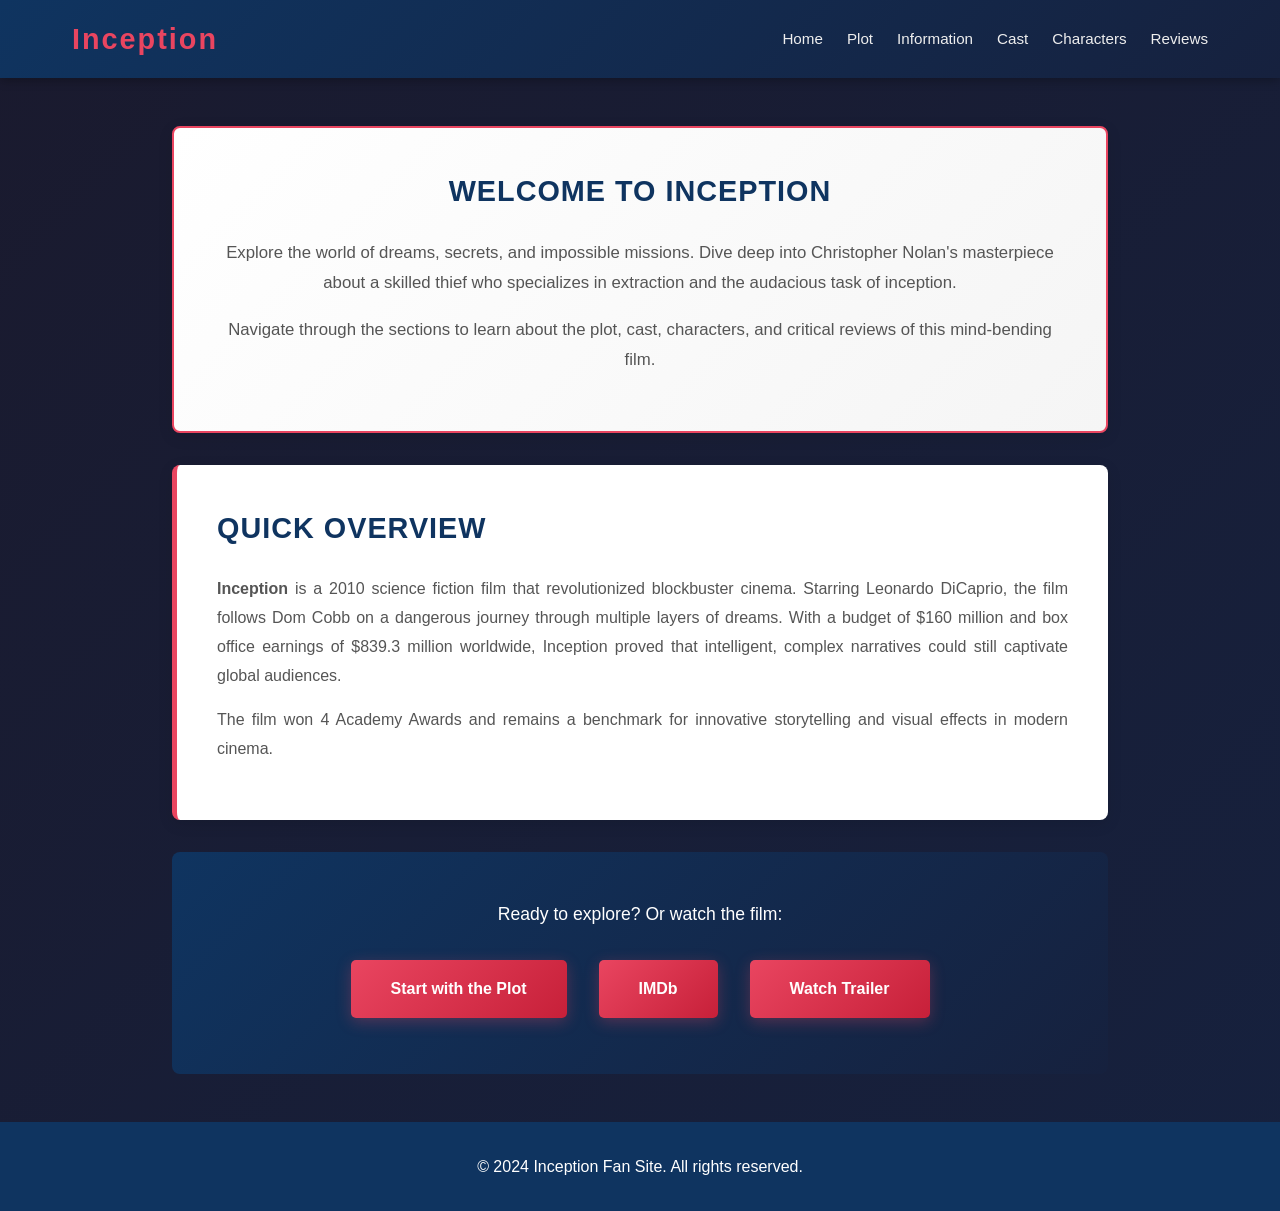
==== Exercises/Chapter 2/multi-page-website/index.html @ db931faa "Add files via upload" ====
<!DOCTYPE html>
<html lang="en">
<head>
    <meta charset="UTF-8">
    <meta name="viewport" content="width=device-width, initial-scale=1.0">
    <title>Inception - Official Fan Site</title>
    <link rel="stylesheet" href="style.css">
</head>
<body>
    <!-- Navigation Bar -->
    <nav class="navbar">
        <div class="nav-container">
            <h1 class="nav-title">Inception</h1>
            <ul class="nav-menu">
                <li><a href="index.html">Home</a></li>
                <li><a href="pages/plot.html">Plot</a></li>
                <li><a href="pages/info.html">Information</a></li>
                <li><a href="pages/cast.html">Cast</a></li>
                <li><a href="pages/characters.html">Characters</a></li>
                <li><a href="pages/reviews.html">Reviews</a></li>
            </ul>
        </div>
    </nav>

    <!-- Main Content -->
    <main class="container">
        <section class="section-box hero">
            <h2>Welcome to Inception</h2>
            <p>Explore the world of dreams, secrets, and impossible missions. Dive deep into Christopher Nolan's masterpiece about a skilled thief who specializes in extraction and the audacious task of inception.</p>
            <p>Navigate through the sections to learn about the plot, cast, characters, and critical reviews of this mind-bending film.</p>
        </section>

        <section class="section-box">
            <h2>Quick Overview</h2>
            <p><strong>Inception</strong> is a 2010 science fiction film that revolutionized blockbuster cinema. Starring Leonardo DiCaprio, the film follows Dom Cobb on a dangerous journey through multiple layers of dreams. With a budget of $160 million and box office earnings of $839.3 million worldwide, Inception proved that intelligent, complex narratives could still captivate global audiences.</p>
            <p>The film won 4 Academy Awards and remains a benchmark for innovative storytelling and visual effects in modern cinema.</p>
        </section>

        <section class="cta-section">
            <p>Ready to explore? Or watch the film:</p>
            <div class="button-group">
                <a href="pages/plot.html" class="btn-primary">Start with the Plot</a>
                <a href="https://www.imdb.com/title/tt1375666/" target="_blank" class="btn-primary">IMDb</a>
                <a href="https://www.youtube.com/watch?v=YoHD_XwrzKc" target="_blank" class="btn-primary">Watch Trailer</a>
            </div>
        </section>
    </main>

    <!-- Footer -->
    <footer>
        <p>&copy; 2024 Inception Fan Site. All rights reserved.</p>
    </footer>
</body>
</html>
---- Exercises/Chapter 2/multi-page-website/style.css ----
* {
    margin: 0;
    padding: 0;
    box-sizing: border-box;
}

body {
    font-family: 'Segoe UI', Tahoma, Geneva, Verdana, sans-serif;
    line-height: 1.6;
    color: #333;
    background: linear-gradient(135deg, #1a1a2e 0%, #16213e 100%);
}

/* Navigation Bar */
.navbar {
    background: linear-gradient(135deg, #0f3460 0%, #16213e 100%);
    padding: 1rem 0;
    position: sticky;
    top: 0;
    box-shadow: 0 2px 10px rgba(0, 0, 0, 0.3);
    z-index: 100;
}

.nav-container {
    max-width: 1200px;
    margin: 0 auto;
    padding: 0 2rem;
    display: flex;
    justify-content: space-between;
    align-items: center;
    flex-wrap: wrap;
}

.nav-title {
    color: #e94560;
    font-size: 1.8rem;
    font-weight: bold;
    letter-spacing: 2px;
}

.nav-menu {
    display: flex;
    list-style: none;
    gap: 1.5rem;
    flex-wrap: wrap;
}

.nav-menu a {
    color: #eee;
    text-decoration: none;
    font-weight: 500;
    transition: color 0.3s ease;
    border-bottom: 2px solid transparent;
    padding-bottom: 0.3rem;
    font-size: 0.95rem;
}

.nav-menu a:hover {
    color: #e94560;
    border-bottom: 2px solid #e94560;
}

/* Main Container */
.container {
    max-width: 1000px;
    margin: 3rem auto;
    padding: 0 2rem;
}

/* Sections */
.section-box {
    background: white;
    padding: 2.5rem;
    margin-bottom: 2rem;
    border-radius: 8px;
    box-shadow: 0 4px 15px rgba(0, 0, 0, 0.1);
    border-left: 5px solid #e94560;
}

.section-box.hero {
    background: linear-gradient(135deg, white 0%, #f5f5f5 100%);
    text-align: center;
    border: 2px solid #e94560;
}

.section-box h2 {
    color: #0f3460;
    margin-bottom: 1.5rem;
    font-size: 1.8rem;
    text-transform: uppercase;
    letter-spacing: 1px;
}

.section-box p {
    color: #555;
    margin-bottom: 1rem;
    text-align: justify;
    line-height: 1.8;
}

.hero p {
    text-align: center;
    font-size: 1.05rem;
}

/* Info Grid */
.info-grid {
    display: grid;
    grid-template-columns: 1fr 1fr;
    gap: 1.5rem;
}

.info-item {
    background: #f5f5f5;
    padding: 1rem;
    border-radius: 5px;
    border-left: 4px solid #e94560;
}

.info-item strong {
    color: #0f3460;
    display: block;
    margin-bottom: 0.3rem;
}

/* Cast Grid */
.cast-grid {
    display: grid;
    grid-template-columns: 1fr 1fr 1fr;
    gap: 1.5rem;
}

.cast-member {
    background: linear-gradient(135deg, #0f3460 0%, #16213e 100%);
    color: white;
    padding: 1.5rem;
    border-radius: 8px;
    text-align: center;
    transition: transform 0.3s ease, box-shadow 0.3s ease;
}

.cast-member:hover {
    transform: translateY(-5px);
    box-shadow: 0 8px 20px rgba(233, 69, 96, 0.3);
}

.cast-member h3 {
    color: #e94560;
    margin-bottom: 0.5rem;
    font-size: 1.1rem;
}

.cast-member p {
    color: #ddd;
    font-size: 0.9rem;
    margin: 0;
}

/* Character List */
.character-list {
    display: grid;
    gap: 1.5rem;
}

.character {
    background: #f5f5f5;
    padding: 1.5rem;
    border-radius: 5px;
    border-left: 5px solid #e94560;
}

.character h3 {
    color: #0f3460;
    margin-bottom: 0.5rem;
    font-size: 1.2rem;
}

.character p {
    color: #666;
    margin: 0;
    line-height: 1.7;
}

/* Reviews Container */
.reviews-container {
    display: grid;
    grid-template-columns: 1fr 1fr;
    gap: 1.5rem;
}

.review {
    background: linear-gradient(135deg, #f5f5f5 0%, #eeeeee 100%);
    padding: 1.5rem;
    border-radius: 5px;
    border-top: 4px solid #e94560;
}

.review h3 {
    color: #e94560;
    margin-bottom: 1rem;
    font-size: 1rem;
}

.review p {
    color: #555;
    font-size: 0.95rem;
    margin: 0;
    line-height: 1.6;
}

/* CTA Section */
.cta-section {
    background: linear-gradient(135deg, #0f3460 0%, #16213e 100%);
    color: white;
    padding: 3rem;
    border-radius: 8px;
    text-align: center;
    margin-bottom: 2rem;
}

.cta-section p {
    margin-bottom: 1.5rem;
    font-size: 1.1rem;
}

/* Primary Button */
.btn-primary {
    display: inline-block;
    background: linear-gradient(135deg, #e94560 0%, #c72039 100%);
    color: white;
    padding: 1rem 2.5rem;
    border-radius: 5px;
    text-decoration: none;
    font-weight: bold;
    font-size: 1rem;
    transition: transform 0.3s ease, box-shadow 0.3s ease;
    border: none;
    cursor: pointer;
    box-shadow: 0 4px 15px rgba(233, 69, 96, 0.3);
    margin: 0.5rem;
}

.btn-primary:hover {
    transform: translateY(-3px);
    box-shadow: 0 8px 25px rgba(233, 69, 96, 0.5);
}

.btn-primary:active {
    transform: translateY(-1px);
}

/* Button Group */
.button-group {
    display: flex;
    flex-wrap: wrap;
    justify-content: center;
    gap: 1rem;
    margin-top: 1.5rem;
}

/* Footer */
footer {
    background: #0f3460;
    color: white;
    text-align: center;
    padding: 2rem;
    margin-top: 3rem;
}

/* Responsive Design */
@media (max-width: 768px) {
    .nav-container {
        flex-direction: column;
        gap: 1rem;
    }

    .nav-menu {
        justify-content: center;
        gap: 1rem;
    }

    .info-grid,
    .cast-grid,
    .reviews-container {
        grid-template-columns: 1fr;
    }

    .cast-grid {
        grid-template-columns: 1fr;
    }

    .section-box {
        padding: 1.5rem;
    }

    .cta-section {
        padding: 2rem 1rem;
    }
}

@media (max-width: 480px) {
    .nav-title {
        font-size: 1.4rem;
    }

    .nav-menu {
        gap: 0.5rem;
        font-size: 0.85rem;
    }

    .nav-menu a {
        font-size: 0.8rem;
    }

    .section-box h2 {
        font-size: 1.4rem;
    }

    .btn-primary {
        padding: 0.8rem 1.5rem;
        font-size: 0.9rem;
    }
}
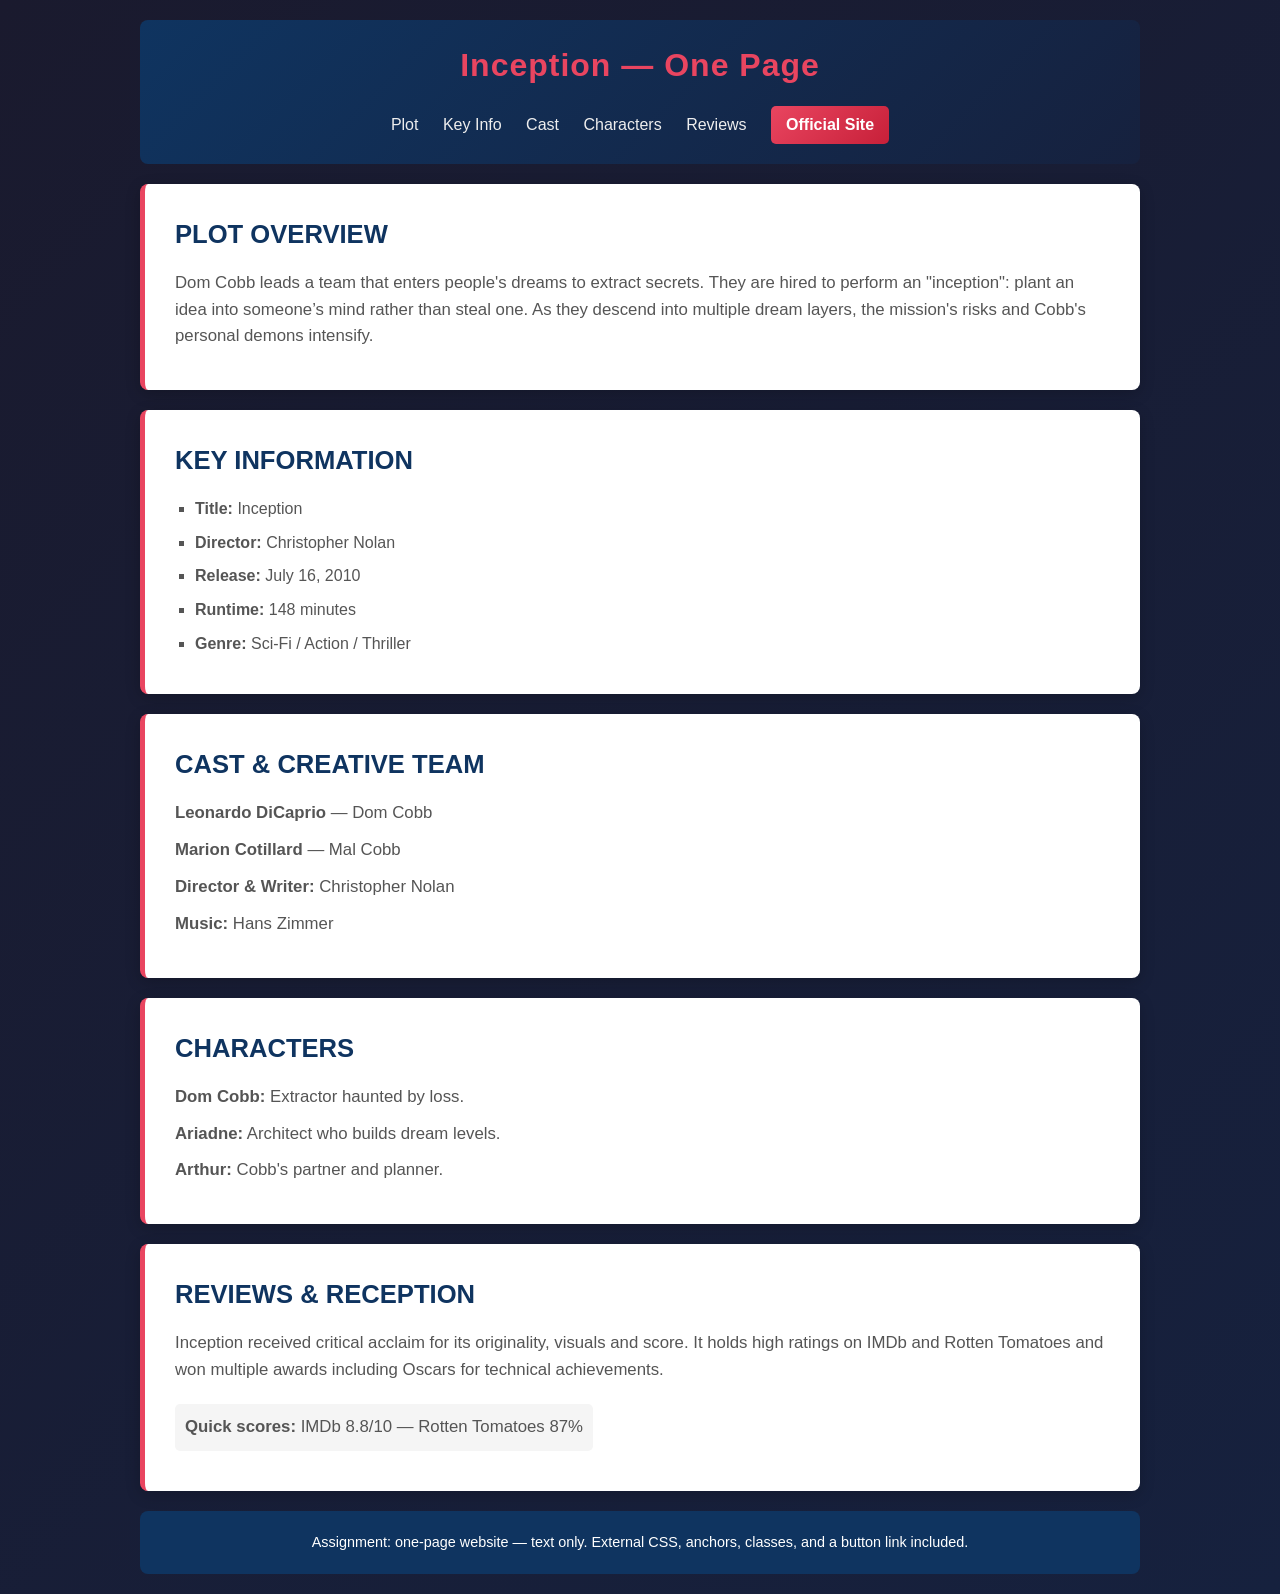
==== commit f3ae59fd: "Add files via upload" ====
--- a/Exercises/Chapter 2/multi-page-website/index.html
+++ b/Exercises/Chapter 2/multi-page-website/index.html
@@ -1,54 +1,67 @@
 <!DOCTYPE html>
 <html lang="en">
 <head>
-    <meta charset="UTF-8">
-    <meta name="viewport" content="width=device-width, initial-scale=1.0">
-    <title>Inception - Official Fan Site</title>
+    <meta charset="utf-8">
+    <meta name="viewport" content="width=device-width, initial-scale=1">
+    <title>Inception — One Page</title>
     <link rel="stylesheet" href="style.css">
 </head>
 <body>
-    <!-- Navigation Bar -->
-    <nav class="navbar">
-        <div class="nav-container">
-            <h1 class="nav-title">Inception</h1>
-            <ul class="nav-menu">
-                <li><a href="index.html">Home</a></li>
-                <li><a href="pages/plot.html">Plot</a></li>
-                <li><a href="pages/info.html">Information</a></li>
-                <li><a href="pages/cast.html">Cast</a></li>
-                <li><a href="pages/characters.html">Characters</a></li>
-                <li><a href="pages/reviews.html">Reviews</a></li>
-            </ul>
-        </div>
-    </nav>
 
-    <!-- Main Content -->
+    <header class="site-header">
+        <h1 class="title">Inception — One Page</h1>
+        <nav class="nav-menu">
+            <a href="#plot">Plot</a>
+            <a href="#info">Key Info</a>
+            <a href="#cast">Cast</a>
+            <a href="#characters">Characters</a>
+            <a href="#reviews">Reviews</a>
+            <a class="btn-official" href="https://www.warnerbros.com/movies/inception" target="_blank" rel="noopener">Official Site</a>
+        </nav>
+    </header>
+
     <main class="container">
-        <section class="section-box hero">
-            <h2>Welcome to Inception</h2>
-            <p>Explore the world of dreams, secrets, and impossible missions. Dive deep into Christopher Nolan's masterpiece about a skilled thief who specializes in extraction and the audacious task of inception.</p>
-            <p>Navigate through the sections to learn about the plot, cast, characters, and critical reviews of this mind-bending film.</p>
+        <section id="plot" class="section-box">
+            <h2>Plot Overview</h2>
+            <p>Dom Cobb leads a team that enters people's dreams to extract secrets. They are hired to perform an "inception": plant an idea into someone’s mind rather than steal one. As they descend into multiple dream layers, the mission's risks and Cobb's personal demons intensify.</p>
         </section>
 
-        <section class="section-box">
-            <h2>Quick Overview</h2>
-            <p><strong>Inception</strong> is a 2010 science fiction film that revolutionized blockbuster cinema. Starring Leonardo DiCaprio, the film follows Dom Cobb on a dangerous journey through multiple layers of dreams. With a budget of $160 million and box office earnings of $839.3 million worldwide, Inception proved that intelligent, complex narratives could still captivate global audiences.</p>
-            <p>The film won 4 Academy Awards and remains a benchmark for innovative storytelling and visual effects in modern cinema.</p>
+        <section id="info" class="section-box">
+            <h2>Key Information</h2>
+            <ul class="info-list">
+                <li><strong>Title:</strong> Inception</li>
+                <li><strong>Director:</strong> Christopher Nolan</li>
+                <li><strong>Release:</strong> July 16, 2010</li>
+                <li><strong>Runtime:</strong> 148 minutes</li>
+                <li><strong>Genre:</strong> Sci-Fi / Action / Thriller</li>
+            </ul>
         </section>
 
-        <section class="cta-section">
-            <p>Ready to explore? Or watch the film:</p>
-            <div class="button-group">
-                <a href="pages/plot.html" class="btn-primary">Start with the Plot</a>
-                <a href="https://www.imdb.com/title/tt1375666/" target="_blank" class="btn-primary">IMDb</a>
-                <a href="https://www.youtube.com/watch?v=YoHD_XwrzKc" target="_blank" class="btn-primary">Watch Trailer</a>
-            </div>
+        <section id="cast" class="section-box">
+            <h2>Cast & Creative Team</h2>
+            <p><strong>Leonardo DiCaprio</strong> — Dom Cobb</p>
+            <p><strong>Marion Cotillard</strong> — Mal Cobb</p>
+            <p><strong>Director & Writer:</strong> Christopher Nolan</p>
+            <p><strong>Music:</strong> Hans Zimmer</p>
+        </section>
+
+        <section id="characters" class="section-box">
+            <h2>Characters</h2>
+            <p><strong>Dom Cobb:</strong> Extractor haunted by loss.</p>
+            <p><strong>Ariadne:</strong> Architect who builds dream levels.</p>
+            <p><strong>Arthur:</strong> Cobb's partner and planner.</p>
+        </section>
+
+        <section id="reviews" class="section-box">
+            <h2>Reviews & Reception</h2>
+            <p>Inception received critical acclaim for its originality, visuals and score. It holds high ratings on IMDb and Rotten Tomatoes and won multiple awards including Oscars for technical achievements.</p>
+            <p class="scores"><strong>Quick scores:</strong> IMDb 8.8/10 — Rotten Tomatoes 87%</p>
         </section>
     </main>
 
-    <!-- Footer -->
-    <footer>
-        <p>&copy; 2024 Inception Fan Site. All rights reserved.</p>
+    <footer class="site-footer">
+        <p>Assignment: one-page website — text only. External CSS, anchors, classes, and a button link included.</p>
     </footer>
+
 </body>
-</html>
+</html>
--- a/Exercises/Chapter 2/multi-page-website/style.css
+++ b/Exercises/Chapter 2/multi-page-website/style.css
@@ -5,319 +5,119 @@
 }
 
 body {
-    font-family: 'Segoe UI', Tahoma, Geneva, Verdana, sans-serif;
+    font-family: 'Segoe UI', Tahoma, sans-serif;
     line-height: 1.6;
     color: #333;
-    background: linear-gradient(135deg, #1a1a2e 0%, #16213e 100%);
+    background: linear-gradient(135deg, #1a1a2e, #16213e);
+    padding: 10px;
 }
 
-/* Navigation Bar */
-.navbar {
-    background: linear-gradient(135deg, #0f3460 0%, #16213e 100%);
-    padding: 1rem 0;
-    position: sticky;
-    top: 0;
-    box-shadow: 0 2px 10px rgba(0, 0, 0, 0.3);
-    z-index: 100;
+.site-header {
+    background: linear-gradient(135deg, #0f3460, #16213e);
+    color: white;
+    text-align: center;
+    padding: 20px;
+    border-radius: 8px;
+    max-width: 1000px;
+    margin: 10px auto;
 }
 
-.nav-container {
-    max-width: 1200px;
-    margin: 0 auto;
-    padding: 0 2rem;
-    display: flex;
-    justify-content: space-between;
-    align-items: center;
-    flex-wrap: wrap;
-}
-
-.nav-title {
+.site-header .title {
+    font-size: 2rem;
     color: #e94560;
-    font-size: 1.8rem;
-    font-weight: bold;
-    letter-spacing: 2px;
-}
-
-.nav-menu {
-    display: flex;
-    list-style: none;
-    gap: 1.5rem;
-    flex-wrap: wrap;
+    letter-spacing: 1px;
+    margin-bottom: 15px;
 }
 
 .nav-menu a {
     color: #eee;
     text-decoration: none;
     font-weight: 500;
-    transition: color 0.3s ease;
-    border-bottom: 2px solid transparent;
-    padding-bottom: 0.3rem;
-    font-size: 0.95rem;
+    margin: 0 10px;
+    display: inline-block;
+    padding-bottom: 5px;
 }
 
 .nav-menu a:hover {
     color: #e94560;
-    border-bottom: 2px solid #e94560;
 }
 
-/* Main Container */
+.nav-menu .btn-official {
+    background: linear-gradient(135deg, #e94560, #c72039);
+    color: white;
+    padding: 6px 15px;
+    border-radius: 5px;
+    font-weight: bold;
+}
+
+.nav-menu .btn-official:hover {
+    color: white;
+    opacity: 0.9;
+}
+
 .container {
     max-width: 1000px;
-    margin: 3rem auto;
-    padding: 0 2rem;
+    margin: 20px auto;
 }
 
-/* Sections */
 .section-box {
     background: white;
-    padding: 2.5rem;
-    margin-bottom: 2rem;
+    padding: 30px;
+    margin-bottom: 20px;
     border-radius: 8px;
-    box-shadow: 0 4px 15px rgba(0, 0, 0, 0.1);
+    box-shadow: 0 4px 15px rgba(0, 0, 0, 0.2);
     border-left: 5px solid #e94560;
-}
-
-.section-box.hero {
-    background: linear-gradient(135deg, white 0%, #f5f5f5 100%);
-    text-align: center;
-    border: 2px solid #e94560;
 }
 
 .section-box h2 {
     color: #0f3460;
-    margin-bottom: 1.5rem;
-    font-size: 1.8rem;
+    margin-bottom: 15px;
+    font-size: 1.6rem;
     text-transform: uppercase;
-    letter-spacing: 1px;
 }
 
 .section-box p {
     color: #555;
-    margin-bottom: 1rem;
-    text-align: justify;
-    line-height: 1.8;
-}
-
-.hero p {
-    text-align: center;
+    margin-bottom: 10px;
     font-size: 1.05rem;
 }
 
-/* Info Grid */
-.info-grid {
-    display: grid;
-    grid-template-columns: 1fr 1fr;
-    gap: 1.5rem;
+.info-list {
+    list-style-type: square;
+    margin-left: 20px;
+    color: #555;
 }
 
-.info-item {
-    background: #f5f5f5;
-    padding: 1rem;
-    border-radius: 5px;
-    border-left: 4px solid #e94560;
+.info-list li {
+    margin-bottom: 8px;
 }
 
-.info-item strong {
-    color: #0f3460;
-    display: block;
-    margin-bottom: 0.3rem;
+.scores {
+    background-color: #f5f5f5;
+    padding: 10px;
+    border-radius: 5px;
+    display: inline-block;
+    margin-top: 10px;
 }
 
-/* Cast Grid */
-.cast-grid {
-    display: grid;
-    grid-template-columns: 1fr 1fr 1fr;
-    gap: 1.5rem;
-}
-
-.cast-member {
-    background: linear-gradient(135deg, #0f3460 0%, #16213e 100%);
-    color: white;
-    padding: 1.5rem;
-    border-radius: 8px;
-    text-align: center;
-    transition: transform 0.3s ease, box-shadow 0.3s ease;
-}
-
-.cast-member:hover {
-    transform: translateY(-5px);
-    box-shadow: 0 8px 20px rgba(233, 69, 96, 0.3);
-}
-
-.cast-member h3 {
-    color: #e94560;
-    margin-bottom: 0.5rem;
-    font-size: 1.1rem;
-}
-
-.cast-member p {
-    color: #ddd;
-    font-size: 0.9rem;
-    margin: 0;
-}
-
-/* Character List */
-.character-list {
-    display: grid;
-    gap: 1.5rem;
-}
-
-.character {
-    background: #f5f5f5;
-    padding: 1.5rem;
-    border-radius: 5px;
-    border-left: 5px solid #e94560;
-}
-
-.character h3 {
-    color: #0f3460;
-    margin-bottom: 0.5rem;
-    font-size: 1.2rem;
-}
-
-.character p {
-    color: #666;
-    margin: 0;
-    line-height: 1.7;
-}
-
-/* Reviews Container */
-.reviews-container {
-    display: grid;
-    grid-template-columns: 1fr 1fr;
-    gap: 1.5rem;
-}
-
-.review {
-    background: linear-gradient(135deg, #f5f5f5 0%, #eeeeee 100%);
-    padding: 1.5rem;
-    border-radius: 5px;
-    border-top: 4px solid #e94560;
-}
-
-.review h3 {
-    color: #e94560;
-    margin-bottom: 1rem;
-    font-size: 1rem;
-}
-
-.review p {
-    color: #555;
-    font-size: 0.95rem;
-    margin: 0;
-    line-height: 1.6;
-}
-
-/* CTA Section */
-.cta-section {
-    background: linear-gradient(135deg, #0f3460 0%, #16213e 100%);
-    color: white;
-    padding: 3rem;
-    border-radius: 8px;
-    text-align: center;
-    margin-bottom: 2rem;
-}
-
-.cta-section p {
-    margin-bottom: 1.5rem;
-    font-size: 1.1rem;
-}
-
-/* Primary Button */
-.btn-primary {
-    display: inline-block;
-    background: linear-gradient(135deg, #e94560 0%, #c72039 100%);
-    color: white;
-    padding: 1rem 2.5rem;
-    border-radius: 5px;
-    text-decoration: none;
-    font-weight: bold;
-    font-size: 1rem;
-    transition: transform 0.3s ease, box-shadow 0.3s ease;
-    border: none;
-    cursor: pointer;
-    box-shadow: 0 4px 15px rgba(233, 69, 96, 0.3);
-    margin: 0.5rem;
-}
-
-.btn-primary:hover {
-    transform: translateY(-3px);
-    box-shadow: 0 8px 25px rgba(233, 69, 96, 0.5);
-}
-
-.btn-primary:active {
-    transform: translateY(-1px);
-}
-
-/* Button Group */
-.button-group {
-    display: flex;
-    flex-wrap: wrap;
-    justify-content: center;
-    gap: 1rem;
-    margin-top: 1.5rem;
-}
-
-/* Footer */
-footer {
+.site-footer {
     background: #0f3460;
     color: white;
     text-align: center;
-    padding: 2rem;
-    margin-top: 3rem;
+    padding: 20px;
+    border-radius: 8px;
+    max-width: 1000px;
+    margin: 20px auto 10px auto;
+    font-size: 0.9rem;
 }
 
-/* Responsive Design */
-@media (max-width: 768px) {
-    .nav-container {
-        flex-direction: column;
-        gap: 1rem;
-    }
-
-    .nav-menu {
-        justify-content: center;
-        gap: 1rem;
-    }
-
-    .info-grid,
-    .cast-grid,
-    .reviews-container {
-        grid-template-columns: 1fr;
-    }
-
-    .cast-grid {
-        grid-template-columns: 1fr;
-    }
-
-    .section-box {
-        padding: 1.5rem;
-    }
-
-    .cta-section {
-        padding: 2rem 1rem;
-    }
-}
-
-@media (max-width: 480px) {
-    .nav-title {
-        font-size: 1.4rem;
-    }
-
-    .nav-menu {
-        gap: 0.5rem;
-        font-size: 0.85rem;
-    }
-
+@media (max-width: 600px) {
     .nav-menu a {
-        font-size: 0.8rem;
-    }
-
-    .section-box h2 {
-        font-size: 1.4rem;
-    }
-
-    .btn-primary {
-        padding: 0.8rem 1.5rem;
+        margin: 5px;
         font-size: 0.9rem;
     }
-}
+    
+    .section-box {
+        padding: 20px;
+    }
+}
